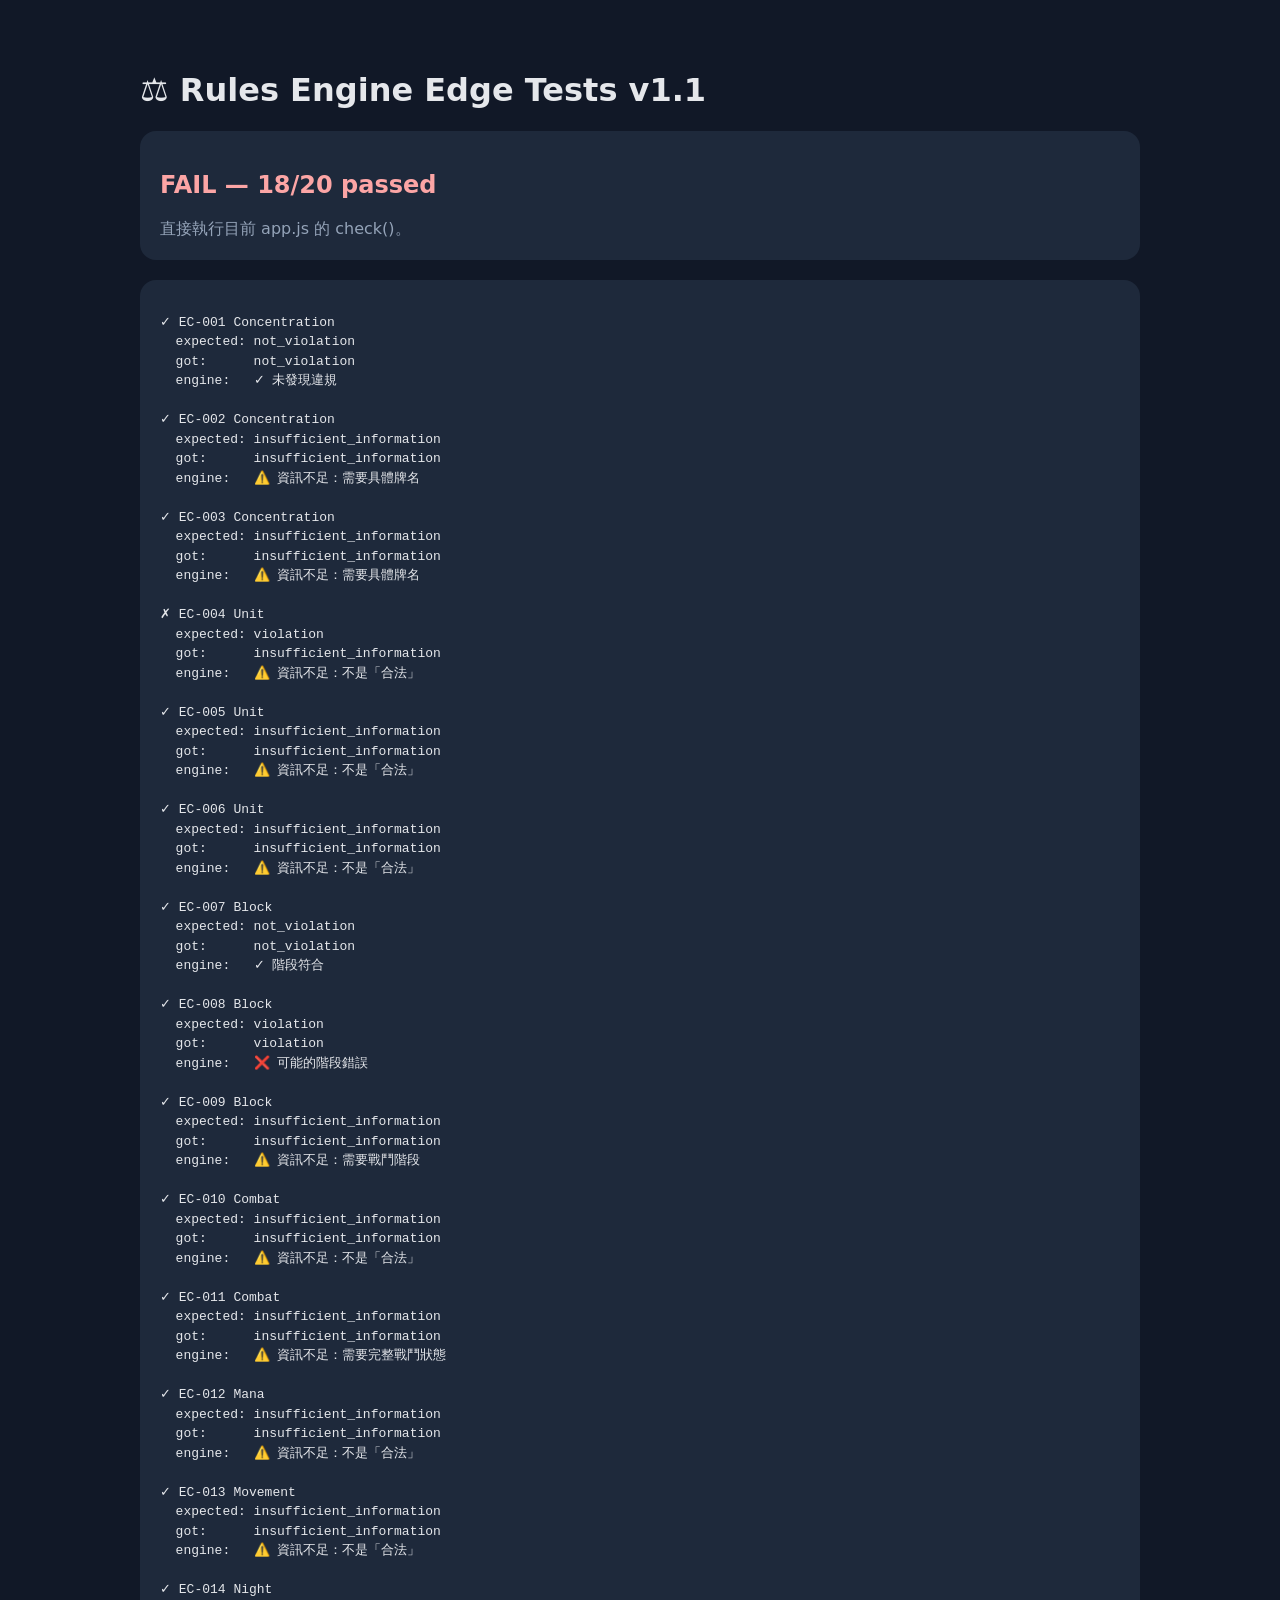
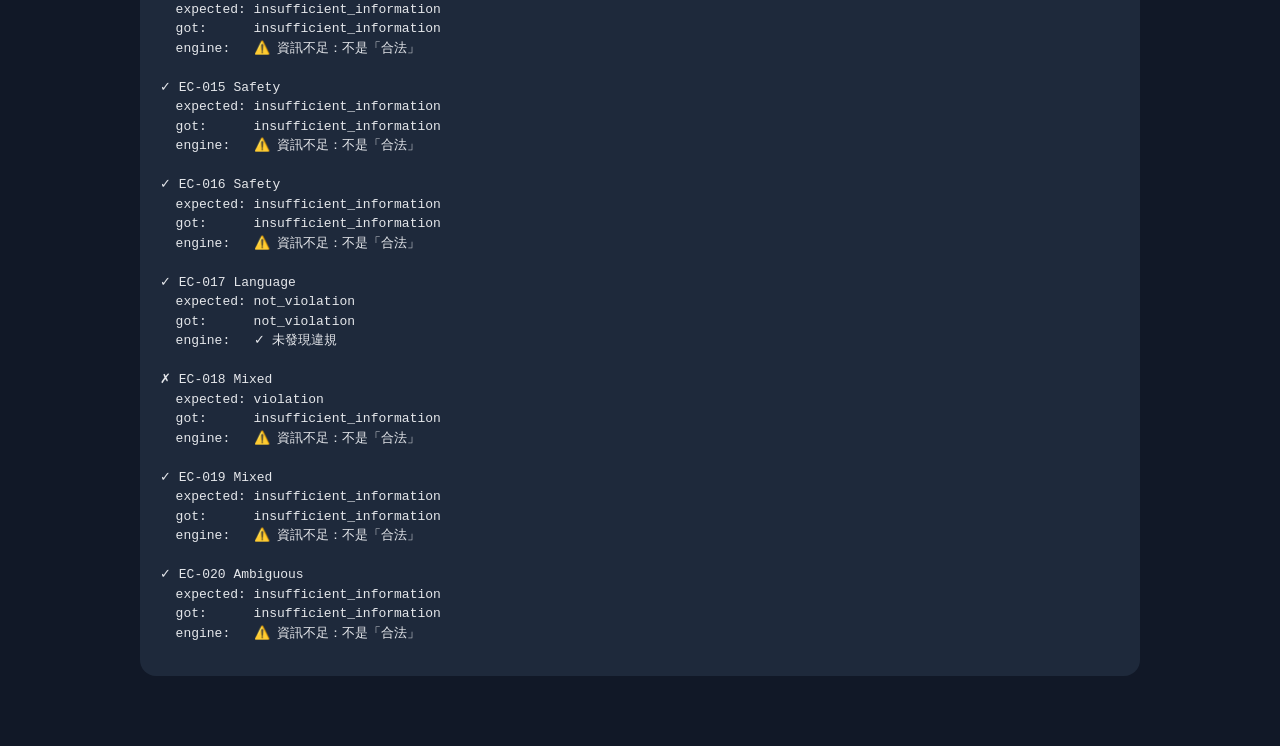
==== tests/run-edge-tests.html @ 31e28c3c "Add edge case test runner" ====
<!doctype html><html lang="zh-Hant"><head><meta charset="utf-8"><meta name="viewport" content="width=device-width,initial-scale=1"><title>Rules Engine Edge Tests</title><style>body{font-family:system-ui,"Microsoft JhengHei",sans-serif;max-width:1000px;margin:30px auto;padding:20px;background:#111827;color:#e5e7eb}section{background:#1e293b;padding:20px;border-radius:16px;margin-bottom:20px}.pass{color:#86efac}.fail{color:#fca5a5}pre{white-space:pre-wrap;line-height:1.5}.meta{color:#94a3b8}</style></head><body><h1>⚖ Rules Engine Edge Tests v1.1</h1><section id="summary">Running...</section><section><pre id="details"></pre></section><script src="../app.js?v=1.1"></script><script>(async()=>{const d=await fetch('./edge-cases-v1.json?v=1.1').then(r=>r.json());let p=0,f=0,o=[];for(const c of d.cases){const r=check(c.input,c.state||{unitState:'unknown',phase:'unknown'});const got=r.type==='error'?'violation':r.type==='insufficient'?'insufficient_information':'not_violation';const ok=got===c.expected;ok?p++:f++;o.push(`${ok?'✓':'✗'} ${c.id} ${c.category}\n  expected: ${c.expected}\n  got:      ${got}\n  engine:   ${r.title}`)}document.getElementById('summary').innerHTML=`<h2 class="${f?'fail':'pass'}">${f?'FAIL':'PASS'} — ${p}/${d.cases.length} passed</h2><div class="meta">直接執行目前 app.js 的 check()。</div>`;document.getElementById('details').textContent=o.join('\n\n')})()</script></body></html>
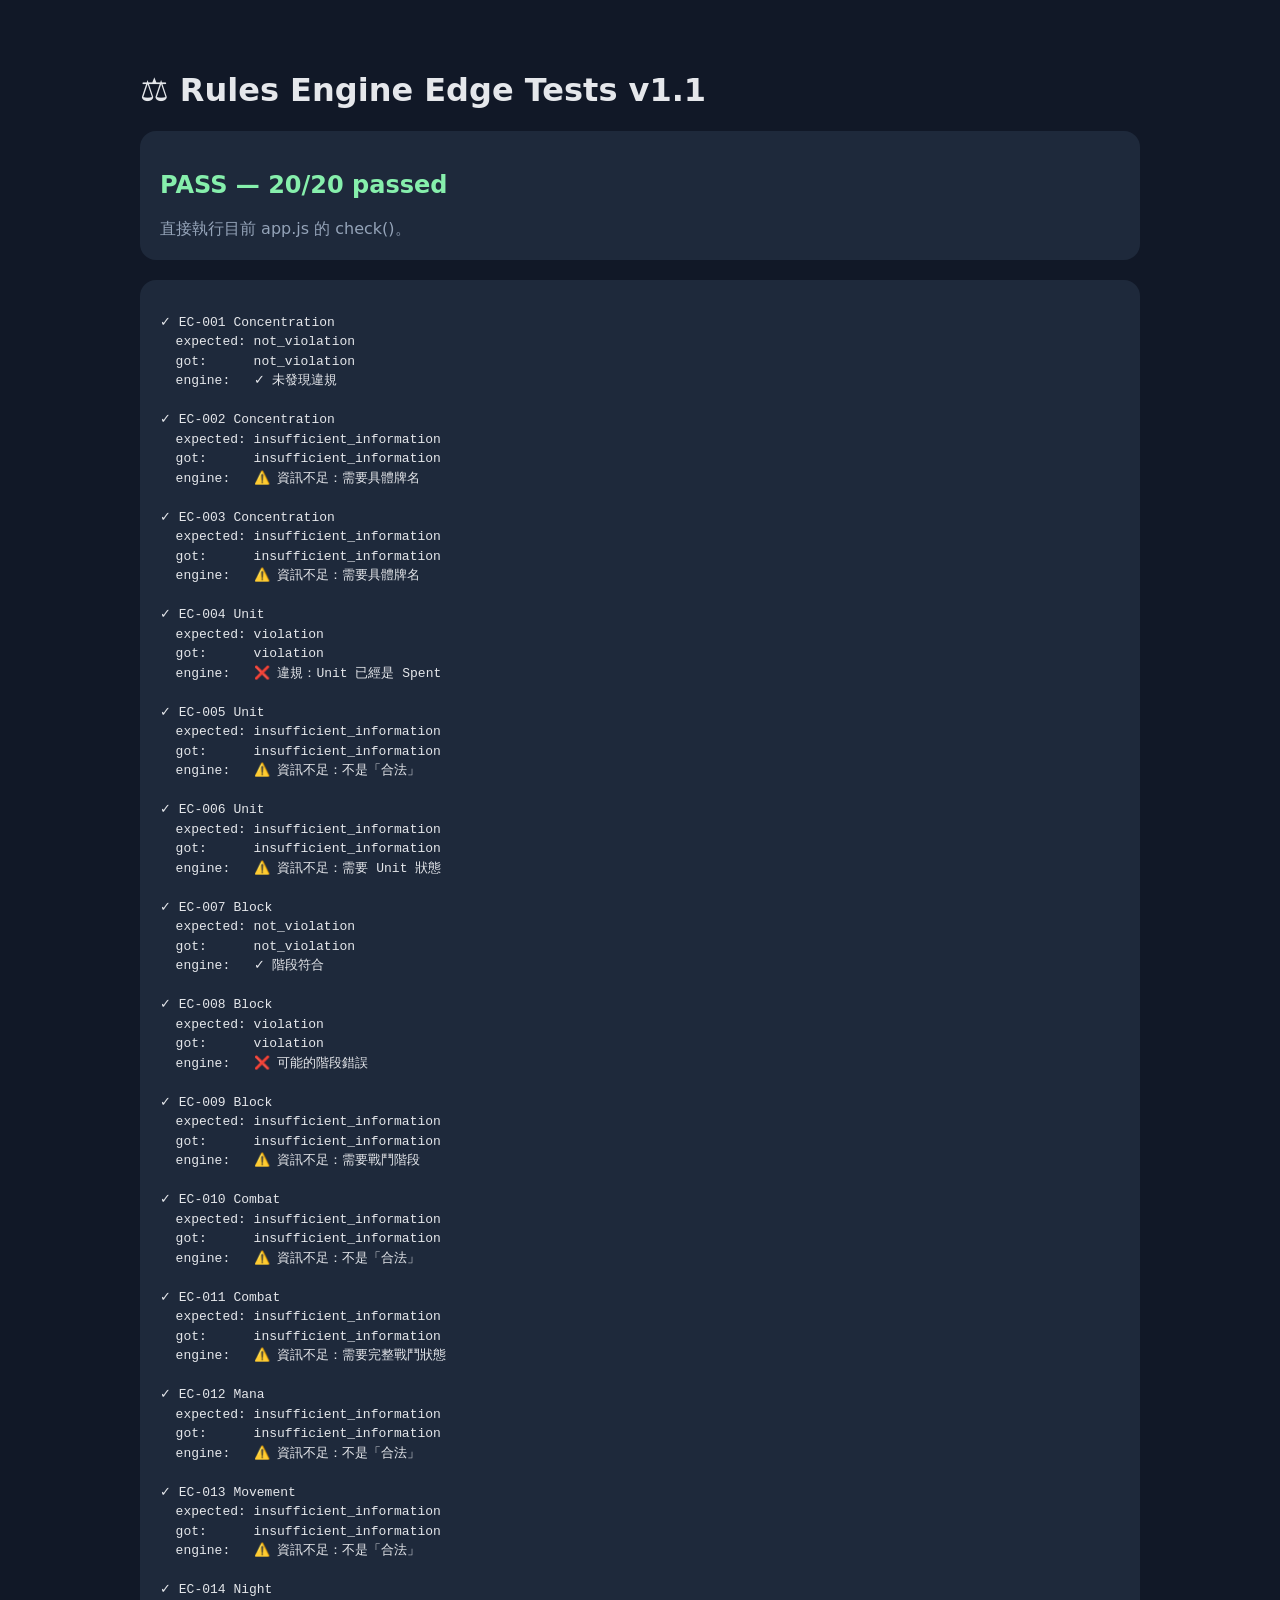
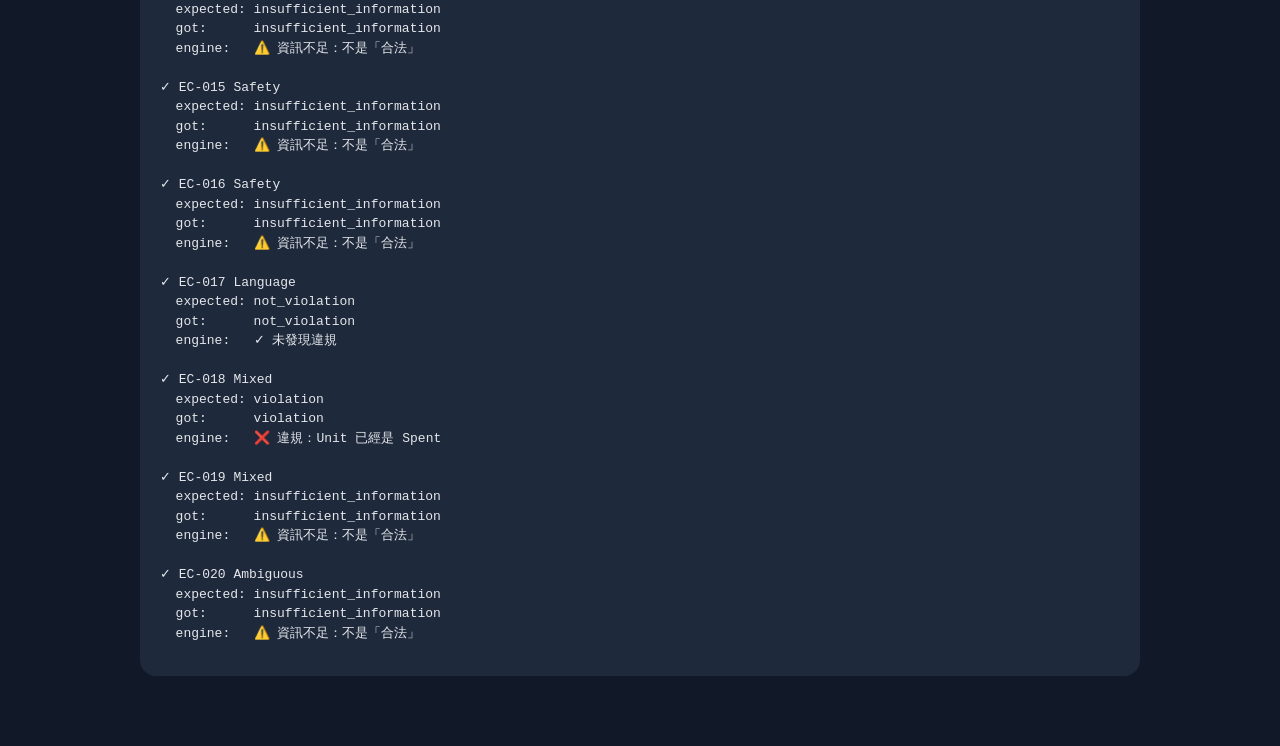
==== commit bae89f62: "Bust browser cache for edge test runner" ====
--- a/tests/run-edge-tests.html
+++ b/tests/run-edge-tests.html
@@ -1 +1 @@
-<!doctype html><html lang="zh-Hant"><head><meta charset="utf-8"><meta name="viewport" content="width=device-width,initial-scale=1"><title>Rules Engine Edge Tests</title><style>body{font-family:system-ui,"Microsoft JhengHei",sans-serif;max-width:1000px;margin:30px auto;padding:20px;background:#111827;color:#e5e7eb}section{background:#1e293b;padding:20px;border-radius:16px;margin-bottom:20px}.pass{color:#86efac}.fail{color:#fca5a5}pre{white-space:pre-wrap;line-height:1.5}.meta{color:#94a3b8}</style></head><body><h1>⚖ Rules Engine Edge Tests v1.1</h1><section id="summary">Running...</section><section><pre id="details"></pre></section><script src="../app.js?v=1.1"></script><script>(async()=>{const d=await fetch('./edge-cases-v1.json?v=1.1').then(r=>r.json());let p=0,f=0,o=[];for(const c of d.cases){const r=check(c.input,c.state||{unitState:'unknown',phase:'unknown'});const got=r.type==='error'?'violation':r.type==='insufficient'?'insufficient_information':'not_violation';const ok=got===c.expected;ok?p++:f++;o.push(`${ok?'✓':'✗'} ${c.id} ${c.category}\n  expected: ${c.expected}\n  got:      ${got}\n  engine:   ${r.title}`)}document.getElementById('summary').innerHTML=`<h2 class="${f?'fail':'pass'}">${f?'FAIL':'PASS'} — ${p}/${d.cases.length} passed</h2><div class="meta">直接執行目前 app.js 的 check()。</div>`;document.getElementById('details').textContent=o.join('\n\n')})()</script></body></html>+<!doctype html><html lang="zh-Hant"><head><meta charset="utf-8"><meta name="viewport" content="width=device-width,initial-scale=1"><title>Rules Engine Edge Tests</title><style>body{font-family:system-ui,"Microsoft JhengHei",sans-serif;max-width:1000px;margin:30px auto;padding:20px;background:#111827;color:#e5e7eb}section{background:#1e293b;padding:20px;border-radius:16px;margin-bottom:20px}.pass{color:#86efac}.fail{color:#fca5a5}pre{white-space:pre-wrap;line-height:1.5}.meta{color:#94a3b8}</style></head><body><h1>⚖ Rules Engine Edge Tests v1.1</h1><section id="summary">Running...</section><section><pre id="details"></pre></section><script src="../app.js?v=1.1.1"></script><script>(async()=>{const d=await fetch('./edge-cases-v1.json?v=1.1.1').then(r=>r.json());let p=0,f=0,o=[];for(const c of d.cases){const r=check(c.input,c.state||{unitState:'unknown',phase:'unknown'});const got=r.type==='error'?'violation':r.type==='insufficient'?'insufficient_information':'not_violation';const ok=got===c.expected;ok?p++:f++;o.push(`${ok?'✓':'✗'} ${c.id} ${c.category}\n  expected: ${c.expected}\n  got:      ${got}\n  engine:   ${r.title}`)}document.getElementById('summary').innerHTML=`<h2 class="${f?'fail':'pass'}">${f?'FAIL':'PASS'} — ${p}/${d.cases.length} passed</h2><div class="meta">直接執行目前 app.js 的 check()。</div>`;document.getElementById('details').textContent=o.join('\n\n')})()</script></body></html>
